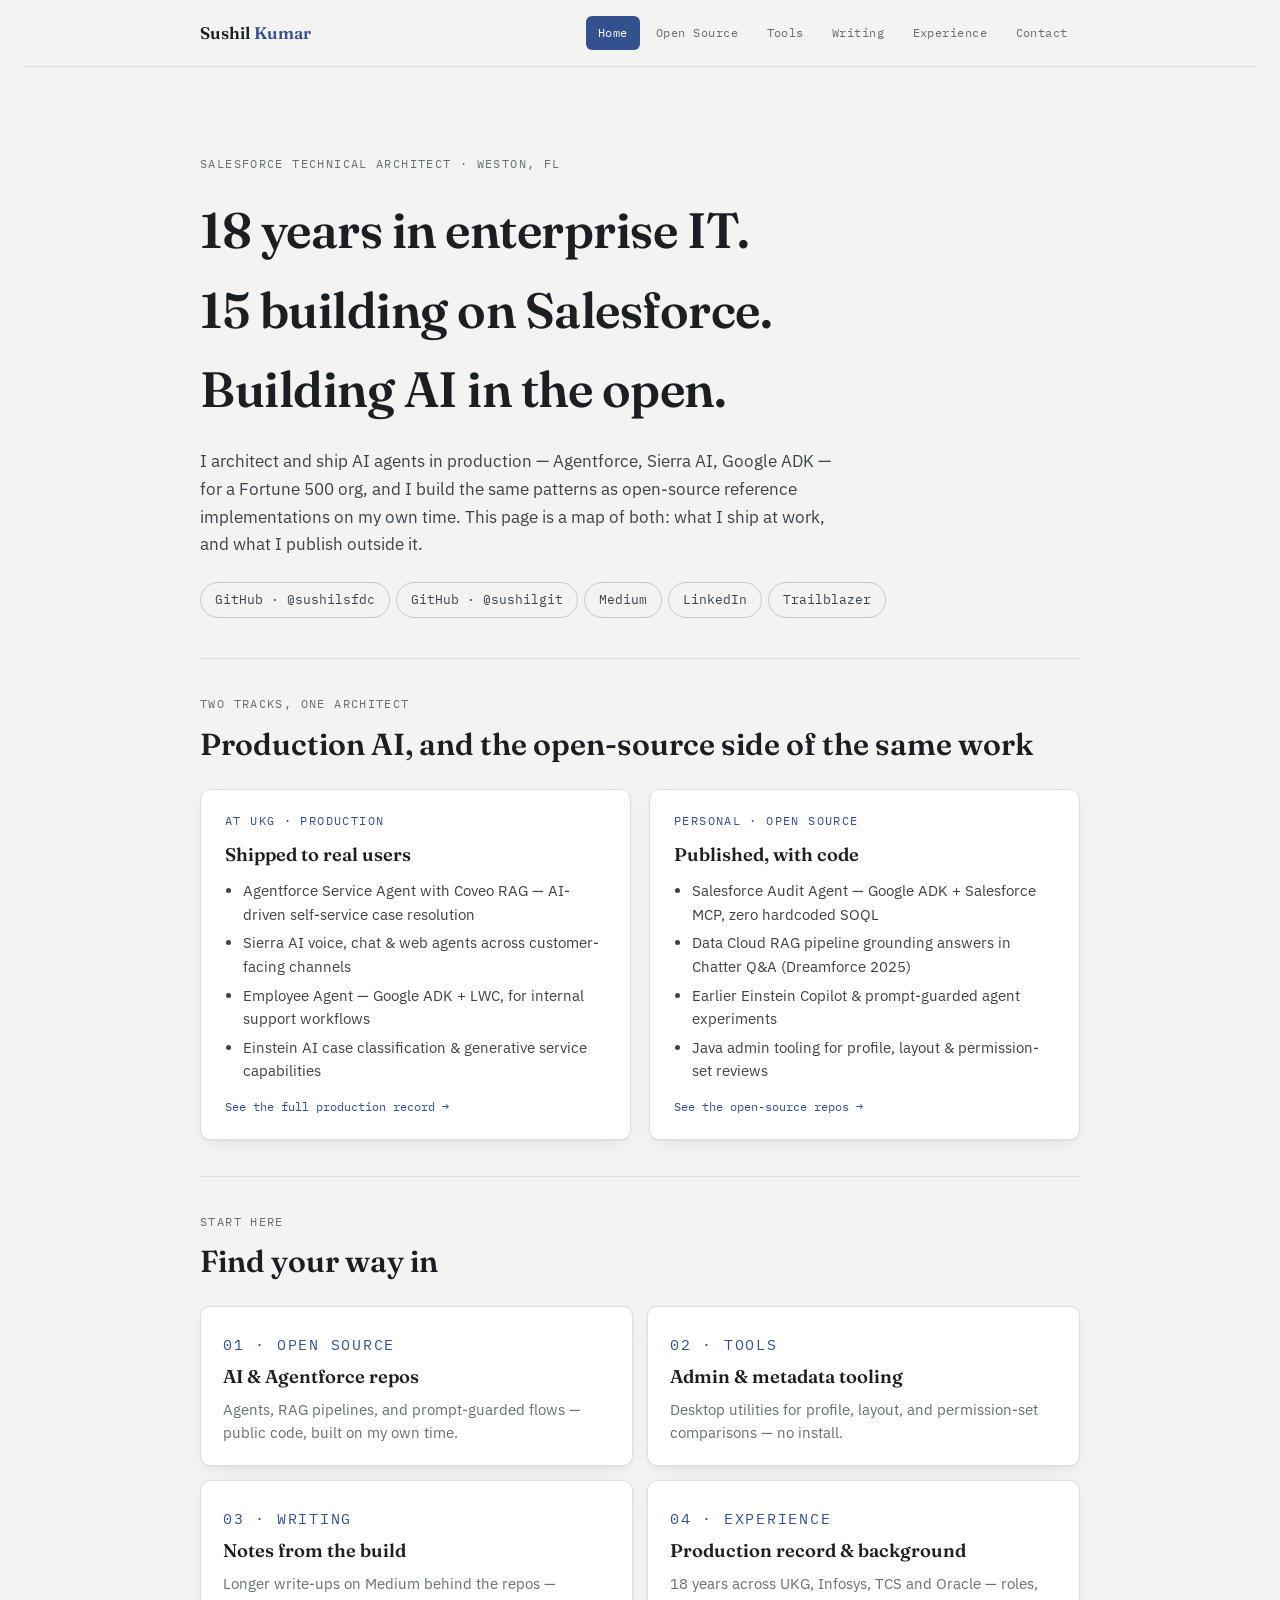
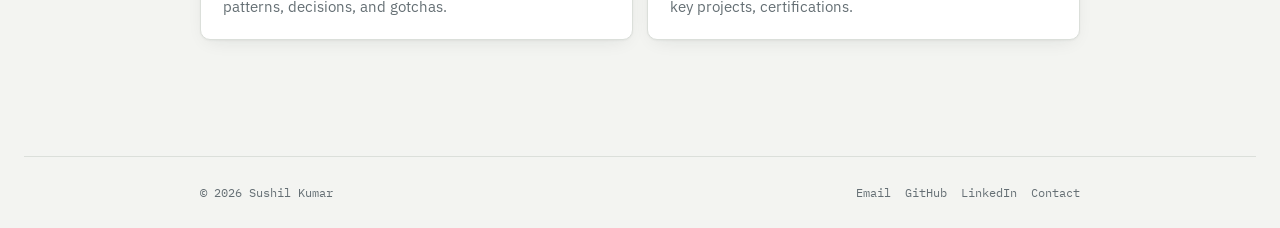
==== index.html @ 0162d154 "Add multi-page portfolio site (Home, Open Source, Tools, Writing, Experience, Contact) Replaces the " ====
<!doctype html>
<html lang="en">
<head>
<meta charset="utf-8">
<meta name="viewport" content="width=device-width, initial-scale=1, viewport-fit=cover">
<title>Sushil Kumar</title>
<link rel="preconnect" href="https://fonts.googleapis.com">
<link rel="stylesheet" href="https://fonts.googleapis.com/css2?family=Fraunces:opsz,wght@9..144,400;9..144,500;9..144,600;9..144,700&family=IBM+Plex+Sans:wght@400;500;600&family=IBM+Plex+Mono:wght@400;500&display=swap">
<link rel="stylesheet" href="styles.css">
</head>
<body>

<header class="site-header">
  <div class="header-inner">
    <a class="wordmark" href="index.html">Sushil <span>Kumar</span></a>
    <nav class="site-nav" aria-label="Primary">
      <a class="nav-link current" href="index.html">Home</a>
      <a class="nav-link" href="projects.html">Open Source</a>
      <a class="nav-link" href="tools.html">Tools</a>
      <a class="nav-link" href="writing.html">Writing</a>
      <a class="nav-link" href="experience.html">Experience</a>
      <a class="nav-link" href="contact.html">Contact</a>
    </nav>
  </div>
</header>

<main>
  <section style="padding-block: 48px 40px; display: flex; flex-direction: column; gap: 18px;">
    <p class="eyebrow">Salesforce Technical Architect · Weston, FL</p>
    <h1>18 years in enterprise IT.<br>15 building on Salesforce.<br>Building AI in the open.</h1>
    <p style="font-size: 1.08rem;">
      I architect and ship AI agents in production — Agentforce, Sierra AI, Google ADK — for a
      Fortune 500 org, and I build the same patterns as open-source reference implementations on
      my own time. This page is a map of both: what I ship at work, and what I publish outside it.
    </p>
    <div class="link-row" style="margin-top: 6px;">
      <a class="pill-link" href="https://github.com/sushilsfdc" target="_blank" rel="noopener">GitHub · @sushilsfdc</a>
      <a class="pill-link" href="https://github.com/sushilgit" target="_blank" rel="noopener">GitHub · @sushilgit</a>
      <a class="pill-link" href="https://medium.com/@sfdcsushil" target="_blank" rel="noopener">Medium</a>
      <a class="pill-link" href="https://linkedin.com/in/sfdcsushil" target="_blank" rel="noopener">LinkedIn</a>
      <a class="pill-link" href="https://www.salesforce.com/trailblazer/sfdcsushil" target="_blank" rel="noopener">Trailblazer</a>
    </div>
  </section>

  <section class="section" style="border-top: 1px solid var(--border);">
    <div class="section-head">
      <p class="eyebrow">Two tracks, one architect</p>
      <h2>Production AI, and the open-source side of the same work</h2>
    </div>
    <div class="split-grid">
      <div class="split-card">
        <p class="eyebrow">At UKG · production</p>
        <h3>Shipped to real users</h3>
        <ul>
          <li>Agentforce Service Agent with Coveo RAG — AI-driven self-service case resolution</li>
          <li>Sierra AI voice, chat &amp; web agents across customer-facing channels</li>
          <li>Employee Agent — Google ADK + LWC, for internal support workflows</li>
          <li>Einstein AI case classification &amp; generative service capabilities</li>
        </ul>
        <a class="go-link" href="experience.html">See the full production record →</a>
      </div>
      <div class="split-card">
        <p class="eyebrow">Personal · open source</p>
        <h3>Published, with code</h3>
        <ul>
          <li>Salesforce Audit Agent — Google ADK + Salesforce MCP, zero hardcoded SOQL</li>
          <li>Data Cloud RAG pipeline grounding answers in Chatter Q&amp;A (Dreamforce 2025)</li>
          <li>Earlier Einstein Copilot &amp; prompt-guarded agent experiments</li>
          <li>Java admin tooling for profile, layout &amp; permission-set reviews</li>
        </ul>
        <a class="go-link" href="projects.html">See the open-source repos →</a>
      </div>
    </div>
  </section>

  <section class="section">
    <div class="section-head">
      <p class="eyebrow">Start here</p>
      <h2>Find your way in</h2>
    </div>
    <div class="map-grid">
      <a class="map-card" href="projects.html">
        <p class="eyebrow">01 · Open Source</p>
        <h3>AI &amp; Agentforce repos</h3>
        <p>Agents, RAG pipelines, and prompt-guarded flows — public code, built on my own time.</p>
      </a>
      <a class="map-card" href="tools.html">
        <p class="eyebrow">02 · Tools</p>
        <h3>Admin &amp; metadata tooling</h3>
        <p>Desktop utilities for profile, layout, and permission-set comparisons — no install.</p>
      </a>
      <a class="map-card" href="writing.html">
        <p class="eyebrow">03 · Writing</p>
        <h3>Notes from the build</h3>
        <p>Longer write-ups on Medium behind the repos — patterns, decisions, and gotchas.</p>
      </a>
      <a class="map-card" href="experience.html">
        <p class="eyebrow">04 · Experience</p>
        <h3>Production record &amp; background</h3>
        <p>18 years across UKG, Infosys, TCS and Oracle — roles, key projects, certifications.</p>
      </a>
    </div>
  </section>
</main>

<footer class="site-footer">
  <div class="footer-inner">
    <span>© 2026 Sushil Kumar</span>
    <div class="footer-links">
      <a href="mailto:sushil.grover@gmail.com">Email</a>
      <a href="https://github.com/sushilsfdc" target="_blank" rel="noopener">GitHub</a>
      <a href="https://linkedin.com/in/sfdcsushil" target="_blank" rel="noopener">LinkedIn</a>
      <a href="contact.html">Contact</a>
    </div>
  </div>
</footer>

</body>
</html>
---- styles.css ----
/* ============================================================
   Sushil Kumar — portfolio site
   Design: architect's grid — quiet paper ground, ink type,
   a single desaturated blueprint-indigo accent, brass for
   the occasional metric (stars, counts). Display: Fraunces
   (an architectural serif with real personality). Body/UI:
   IBM Plex Sans. Stack tags & labels: IBM Plex Mono — a nod
   to the CLI/CI tooling this person actually builds.
   ============================================================ */

:root {
  --bg: #F3F4F1;
  --surface: #FFFFFF;
  --surface-2: #ECEEEA;
  --ink: #1B1F23;
  --ink-soft: #3B4248;
  --muted: #656F74;
  --border: #DBDFDA;
  --border-strong: #C4CAC5;
  --accent: #33508F;
  --accent-ink: #FFFFFF;
  --accent-soft: #E7ECF6;
  --brass: #9C6B22;
  --brass-soft: #F3E9D6;
  --shadow: 0 1px 2px rgba(27,31,35,0.04), 0 6px 20px -8px rgba(27,31,35,0.12);
  --radius-s: 6px;
  --radius-m: 10px;
  --font-display: "Fraunces", Georgia, "Times New Roman", serif;
  --font-body: "IBM Plex Sans", -apple-system, BlinkMacSystemFont, "Segoe UI", sans-serif;
  --font-mono: "IBM Plex Mono", ui-monospace, SFMono-Regular, Menlo, Consolas, monospace;
  color-scheme: light;
}

@media (prefers-color-scheme: dark) {
  :root:not([data-theme="light"]) {
    --bg: #14181B;
    --surface: #1B2024;
    --surface-2: #21272B;
    --ink: #EDEFEC;
    --ink-soft: #C7CCC8;
    --muted: #939C98;
    --border: #2B3136;
    --border-strong: #3A4147;
    --accent: #7C97D9;
    --accent-ink: #10141A;
    --accent-soft: #263349;
    --brass: #D9A94C;
    --brass-soft: #332A18;
    --shadow: 0 1px 2px rgba(0,0,0,0.3), 0 10px 30px -10px rgba(0,0,0,0.55);
    color-scheme: dark;
  }
}

:root[data-theme="dark"] {
  --bg: #14181B;
  --surface: #1B2024;
  --surface-2: #21272B;
  --ink: #EDEFEC;
  --ink-soft: #C7CCC8;
  --muted: #939C98;
  --border: #2B3136;
  --border-strong: #3A4147;
  --accent: #7C97D9;
  --accent-ink: #10141A;
  --accent-soft: #263349;
  --brass: #D9A94C;
  --brass-soft: #332A18;
  --shadow: 0 1px 2px rgba(0,0,0,0.3), 0 10px 30px -10px rgba(0,0,0,0.55);
  color-scheme: dark;
}

* { box-sizing: border-box; }

html, body {
  background: var(--bg);
}

body {
  margin: 0;
  padding-inline: 24px;
  font-family: var(--font-body);
  color: var(--ink-soft);
  line-height: 1.6;
  font-size: 16px;
  -webkit-font-smoothing: antialiased;
}

@media (prefers-reduced-motion: reduce) {
  * { animation-duration: 0.001ms !important; transition-duration: 0.001ms !important; }
}

a { color: inherit; }
img { max-width: 100%; }
[hidden] { display: none !important; }

h1, h2, h3 { font-family: var(--font-display); color: var(--ink); text-wrap: balance; margin: 0; }
h1 { font-size: clamp(2rem, 5vw, 3.1rem); font-weight: 600; letter-spacing: -0.01em; }
h2 { font-size: clamp(1.4rem, 3vw, 1.9rem); font-weight: 600; }
h3 { font-size: 1.15rem; font-weight: 600; }

p { margin: 0; max-width: 65ch; }

.eyebrow {
  font-family: var(--font-mono);
  font-size: 0.72rem;
  letter-spacing: 0.12em;
  text-transform: uppercase;
  color: var(--muted);
}

.wrap {
  max-width: 880px;
  margin-inline: auto;
}

/* ---------- header ---------- */

.site-header {
  position: sticky;
  top: env(safe-area-inset-top, 0px);
  z-index: 20;
  background: color-mix(in srgb, var(--bg) 88%, transparent);
  backdrop-filter: blur(8px);
  border-bottom: 1px solid var(--border);
}

.header-inner {
  max-width: 880px;
  margin-inline: auto;
  display: flex;
  align-items: center;
  justify-content: space-between;
  gap: 16px;
  padding-block: 16px;
  flex-wrap: wrap;
}

.wordmark {
  font-family: var(--font-display);
  font-weight: 600;
  font-size: 1.05rem;
  color: var(--ink);
  text-decoration: none;
  white-space: nowrap;
}

.wordmark span { color: var(--accent); }

.site-nav {
  display: flex;
  gap: 4px;
  flex-wrap: wrap;
}

.nav-link {
  font-family: var(--font-mono);
  font-size: 0.78rem;
  letter-spacing: 0.04em;
  text-decoration: none;
  color: var(--muted);
  padding: 7px 12px;
  border-radius: var(--radius-s);
  transition: color 0.15s ease, background 0.15s ease;
}

.nav-link:hover { color: var(--ink); background: var(--surface-2); }
.nav-link:focus-visible { outline: 2px solid var(--accent); outline-offset: 2px; }

.nav-link.current {
  color: var(--accent-ink);
  background: var(--accent);
}

/* ---------- page header band ---------- */

.page-head {
  max-width: 880px;
  margin-inline: auto;
  padding-block: 44px 32px;
  border-bottom: 1px solid var(--border);
  display: flex;
  flex-direction: column;
  gap: 10px;
}

.page-head p { color: var(--muted); font-size: 1.02rem; }

/* ---------- main / sections ---------- */

main { max-width: 880px; margin-inline: auto; padding-block: 40px 80px; }

.section { padding-block: 36px; }
.section + .section { border-top: 1px solid var(--border); }
.section-head { display: flex; flex-direction: column; gap: 6px; margin-bottom: 20px; }
.section-head p { color: var(--muted); }

/* ---------- cards ---------- */

.card-grid { display: grid; gap: 18px; }

.card {
  background: var(--surface);
  border: 1px solid var(--border);
  border-radius: var(--radius-m);
  padding: 22px 24px;
  box-shadow: var(--shadow);
  display: flex;
  flex-direction: column;
  gap: 12px;
}

.card-top {
  display: flex;
  align-items: baseline;
  justify-content: space-between;
  gap: 12px;
  flex-wrap: wrap;
}

.card-title { display: flex; align-items: baseline; gap: 8px; flex-wrap: wrap; }

.card-title a {
  color: var(--ink);
  text-decoration: none;
  border-bottom: 1px solid var(--border-strong);
}
.card-title a:hover { border-color: var(--accent); color: var(--accent); }

.card-tagline { font-size: 0.92rem; color: var(--muted); font-style: italic; }

.card p.desc { color: var(--ink-soft); font-size: 0.97rem; max-width: 68ch; }

.star {
  font-family: var(--font-mono);
  font-size: 0.78rem;
  color: var(--brass);
  background: var(--brass-soft);
  border-radius: 999px;
  padding: 3px 9px;
  white-space: nowrap;
}

.tags { display: flex; flex-wrap: wrap; gap: 6px; margin-top: 2px; }

.tag {
  font-family: var(--font-mono);
  font-size: 0.72rem;
  color: var(--muted);
  background: var(--surface-2);
  border: 1px solid var(--border);
  border-radius: 999px;
  padding: 3px 10px;
}

.repo-link {
  font-family: var(--font-mono);
  font-size: 0.78rem;
  color: var(--accent);
  text-decoration: none;
  align-self: flex-start;
}
.repo-link:hover { text-decoration: underline; }

/* ---------- link rows ---------- */

.link-row {
  display: flex;
  flex-wrap: wrap;
  gap: 8px 6px;
}

.pill-link {
  font-family: var(--font-mono);
  font-size: 0.8rem;
  text-decoration: none;
  color: var(--ink-soft);
  border: 1px solid var(--border-strong);
  border-radius: 999px;
  padding: 7px 14px;
  transition: border-color 0.15s ease, color 0.15s ease, background 0.15s ease;
}
.pill-link:hover { border-color: var(--accent); color: var(--accent); background: var(--accent-soft); }
.pill-link:focus-visible { outline: 2px solid var(--accent); outline-offset: 2px; }

/* ---------- index-map (home page section links) ---------- */

.map-grid { display: grid; gap: 14px; grid-template-columns: repeat(2, 1fr); }

.map-card {
  display: block;
  text-decoration: none;
  background: var(--surface);
  border: 1px solid var(--border);
  border-radius: var(--radius-m);
  padding: 20px 22px;
  box-shadow: var(--shadow);
  transition: transform 0.15s ease, border-color 0.15s ease;
}
.map-card:hover { transform: translateY(-2px); border-color: var(--accent); }
.map-card:focus-visible { outline: 2px solid var(--accent); outline-offset: 2px; }

.map-card .eyebrow { color: var(--accent); }
.map-card h3 { margin-top: 6px; }
.map-card p { margin-top: 6px; font-size: 0.92rem; color: var(--muted); }

@media (max-width: 560px) {
  .map-grid { grid-template-columns: 1fr; }
}

/* ---------- resume / skills ---------- */

.skill-block { display: flex; flex-direction: column; gap: 8px; }
.skill-block h3 { font-size: 1rem; }
.chip-row { display: flex; flex-wrap: wrap; gap: 8px; }
.chip {
  font-family: var(--font-mono);
  font-size: 0.78rem;
  color: var(--ink-soft);
  background: var(--surface);
  border: 1px solid var(--border);
  border-radius: var(--radius-s);
  padding: 6px 11px;
}

.note-box {
  border: 1px dashed var(--border-strong);
  border-radius: var(--radius-m);
  padding: 16px 18px;
  font-size: 0.92rem;
  color: var(--muted);
}

/* ---------- writing list ---------- */

.write-item {
  padding-block: 16px;
  border-top: 1px solid var(--border);
  display: flex;
  flex-direction: column;
  gap: 4px;
}
.write-item:first-child { border-top: none; }
.write-item a {
  font-family: var(--font-display);
  font-size: 1.08rem;
  color: var(--ink);
  text-decoration: none;
}
.write-item a:hover { color: var(--accent); }
.write-item p { color: var(--muted); font-size: 0.92rem; }

/* ---------- two-track split (home) ---------- */

.split-grid { display: grid; gap: 18px; grid-template-columns: 1fr 1fr; }

.split-card {
  display: flex;
  flex-direction: column;
  gap: 10px;
  background: var(--surface);
  border: 1px solid var(--border);
  border-radius: var(--radius-m);
  padding: 22px 24px;
  box-shadow: var(--shadow);
}

.split-card .eyebrow { color: var(--accent); }
.split-card ul { margin: 0; padding-left: 18px; color: var(--ink-soft); font-size: 0.92rem; display: flex; flex-direction: column; gap: 5px; }
.split-card .go-link { font-family: var(--font-mono); font-size: 0.78rem; color: var(--accent); text-decoration: none; margin-top: 4px; }
.split-card .go-link:hover { text-decoration: underline; }

@media (max-width: 640px) {
  .split-grid { grid-template-columns: 1fr; }
}

/* ---------- production tag ---------- */

.tag-prod {
  font-family: var(--font-mono);
  font-size: 0.72rem;
  letter-spacing: 0.03em;
  color: var(--accent);
  background: var(--accent-soft);
  border-radius: 999px;
  padding: 3px 10px;
  white-space: nowrap;
}

.tag-oss {
  font-family: var(--font-mono);
  font-size: 0.72rem;
  letter-spacing: 0.03em;
  color: var(--brass);
  background: var(--brass-soft);
  border-radius: 999px;
  padding: 3px 10px;
  white-space: nowrap;
}

/* ---------- timeline (experience) ---------- */

.timeline { display: flex; flex-direction: column; }

.timeline-item {
  padding-block: 20px;
  border-top: 1px solid var(--border);
  display: flex;
  flex-direction: column;
  gap: 6px;
}
.timeline-item:first-child { border-top: none; padding-top: 0; }

.timeline-head {
  display: flex;
  justify-content: space-between;
  align-items: baseline;
  gap: 12px;
  flex-wrap: wrap;
}

.timeline-role { font-family: var(--font-display); font-size: 1.05rem; color: var(--ink); font-weight: 600; }
.timeline-org { color: var(--muted); font-size: 0.92rem; }
.timeline-dates { font-family: var(--font-mono); font-size: 0.76rem; color: var(--muted); white-space: nowrap; }
.timeline-item p.desc { font-size: 0.92rem; }

/* ---------- footer ---------- */

.site-footer {
  border-top: 1px solid var(--border);
  padding-block: 26px calc(26px + env(safe-area-inset-bottom, 0px));
}
.footer-inner {
  max-width: 880px;
  margin-inline: auto;
  display: flex;
  flex-wrap: wrap;
  align-items: center;
  justify-content: space-between;
  gap: 12px;
  font-family: var(--font-mono);
  font-size: 0.76rem;
  color: var(--muted);
}
.footer-inner a { text-decoration: none; }
.footer-inner a:hover { color: var(--accent); }
.footer-links { display: flex; gap: 14px; flex-wrap: wrap; }
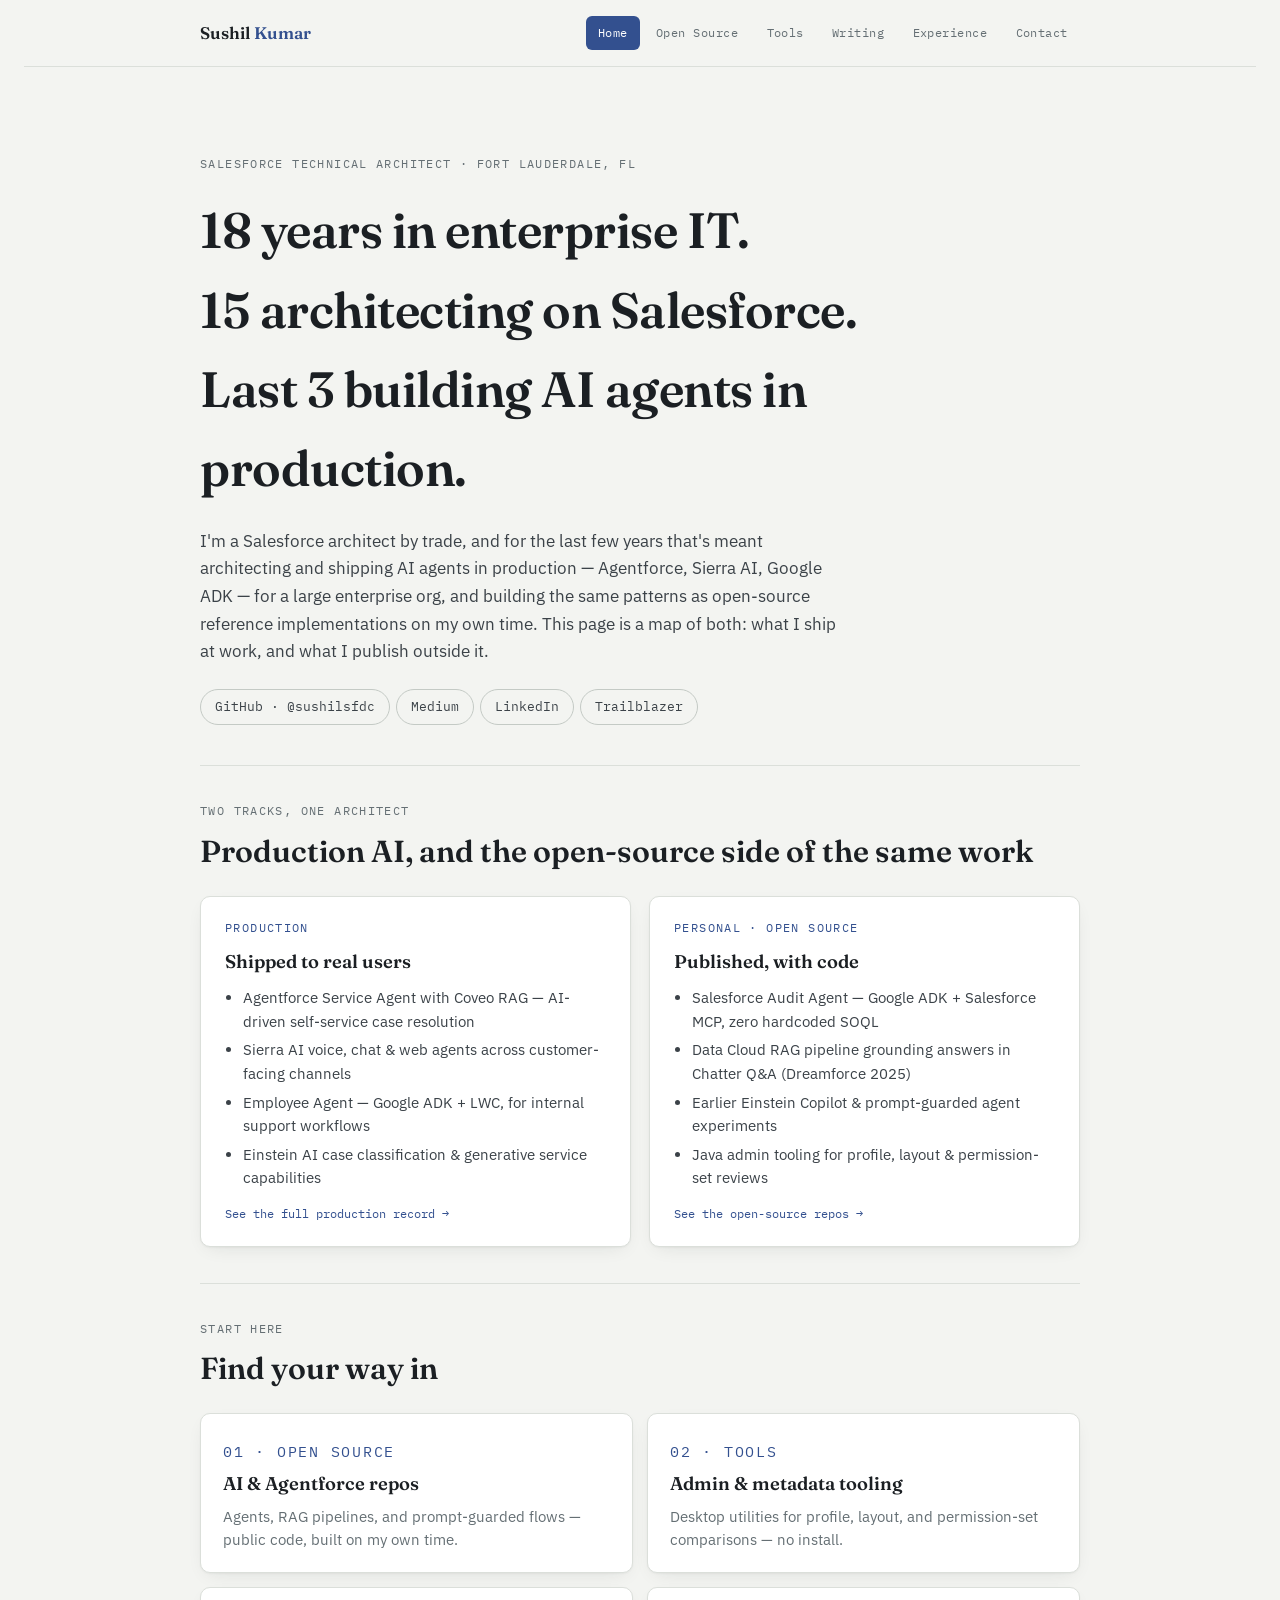
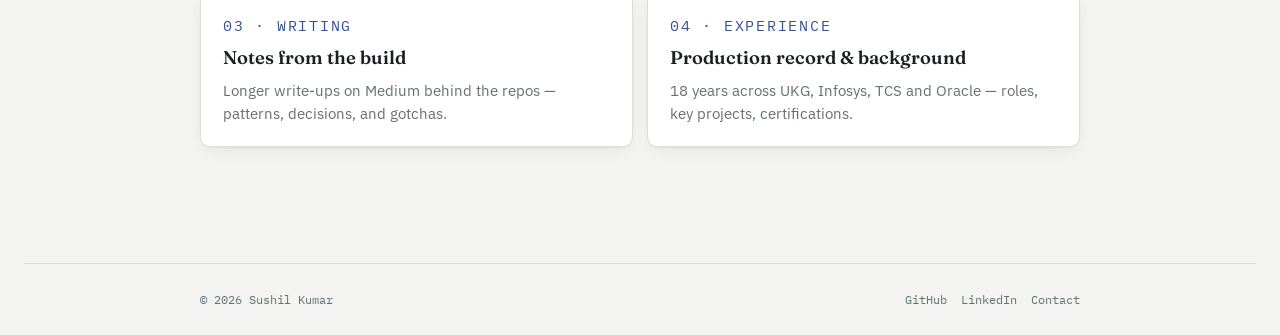
==== commit eafe79f0: "Add multi-page portfolio site (Home, Open Source, Tools, Writing, Experience, Contact) Squashed onto" ====
--- a/index.html
+++ b/index.html
@@ -26,16 +26,16 @@
 
 <main>
   <section style="padding-block: 48px 40px; display: flex; flex-direction: column; gap: 18px;">
-    <p class="eyebrow">Salesforce Technical Architect · Weston, FL</p>
-    <h1>18 years in enterprise IT.<br>15 building on Salesforce.<br>Building AI in the open.</h1>
+    <p class="eyebrow">Salesforce Technical Architect · Fort Lauderdale, FL</p>
+    <h1>18 years in enterprise IT.<br>15 architecting on Salesforce.<br>Last 3 building AI agents in production.</h1>
     <p style="font-size: 1.08rem;">
-      I architect and ship AI agents in production — Agentforce, Sierra AI, Google ADK — for a
-      Fortune 500 org, and I build the same patterns as open-source reference implementations on
+      I'm a Salesforce architect by trade, and for the last few years that's meant architecting
+      and shipping AI agents in production — Agentforce, Sierra AI, Google ADK — for a large
+      enterprise org, and building the same patterns as open-source reference implementations on
       my own time. This page is a map of both: what I ship at work, and what I publish outside it.
     </p>
     <div class="link-row" style="margin-top: 6px;">
       <a class="pill-link" href="https://github.com/sushilsfdc" target="_blank" rel="noopener">GitHub · @sushilsfdc</a>
-      <a class="pill-link" href="https://github.com/sushilgit" target="_blank" rel="noopener">GitHub · @sushilgit</a>
       <a class="pill-link" href="https://medium.com/@sfdcsushil" target="_blank" rel="noopener">Medium</a>
       <a class="pill-link" href="https://linkedin.com/in/sfdcsushil" target="_blank" rel="noopener">LinkedIn</a>
       <a class="pill-link" href="https://www.salesforce.com/trailblazer/sfdcsushil" target="_blank" rel="noopener">Trailblazer</a>
@@ -49,7 +49,7 @@
     </div>
     <div class="split-grid">
       <div class="split-card">
-        <p class="eyebrow">At UKG · production</p>
+        <p class="eyebrow"> production</p>
         <h3>Shipped to real users</h3>
         <ul>
           <li>Agentforce Service Agent with Coveo RAG — AI-driven self-service case resolution</li>
@@ -107,7 +107,6 @@
   <div class="footer-inner">
     <span>© 2026 Sushil Kumar</span>
     <div class="footer-links">
-      <a href="mailto:sushil.grover@gmail.com">Email</a>
       <a href="https://github.com/sushilsfdc" target="_blank" rel="noopener">GitHub</a>
       <a href="https://linkedin.com/in/sfdcsushil" target="_blank" rel="noopener">LinkedIn</a>
       <a href="contact.html">Contact</a>
